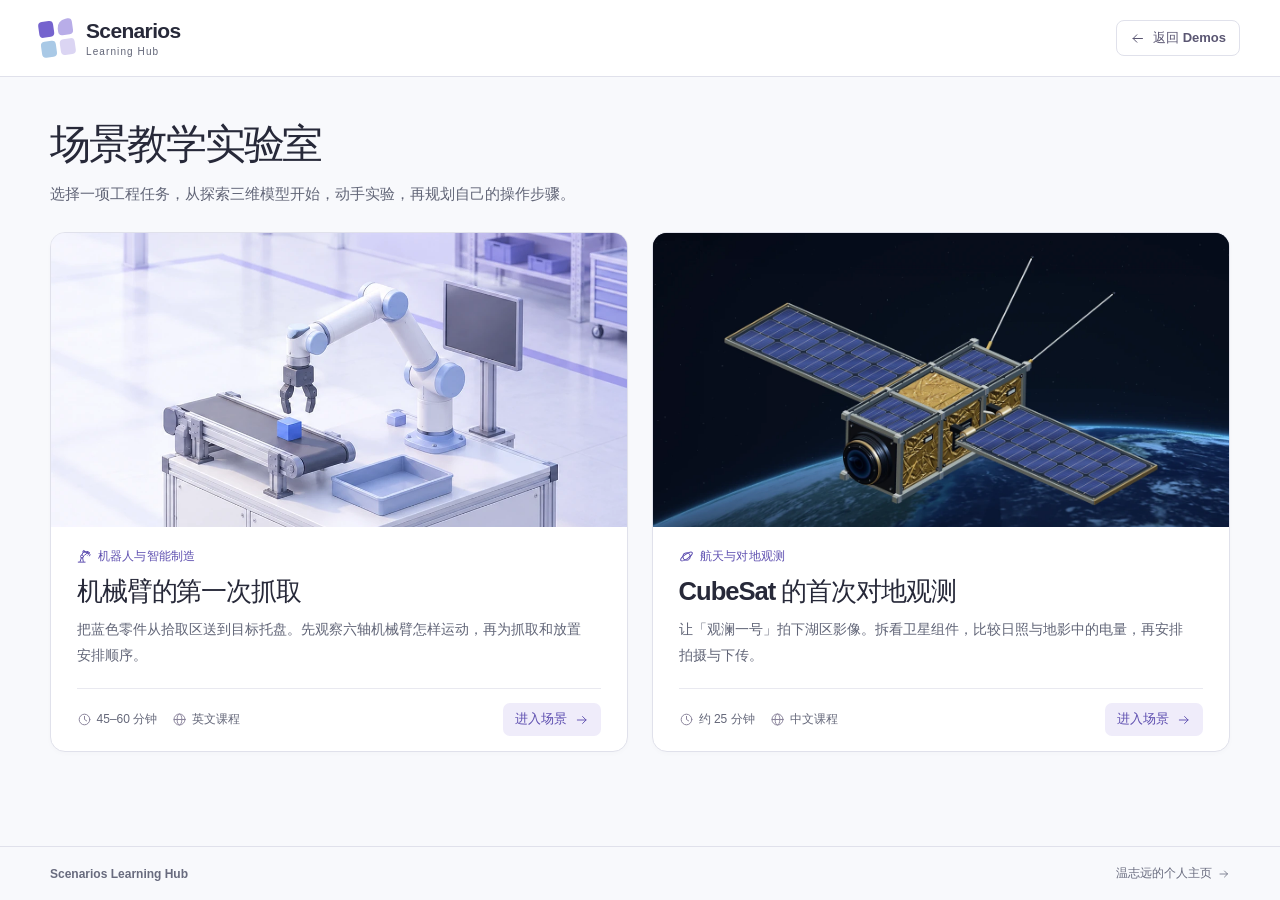
==== index.html @ 2d9f244c "Import the scenarios learning hub and both interactive lessons" ====
<!doctype html>
<html lang="zh-CN">
<head>
<meta charset="utf-8">
<meta name="viewport" content="width=device-width,initial-scale=1">
<meta name="description" content="在 Scenarios Learning Hub 选择机械臂抓取或 CubeSat 对地观测任务，探索三维模型，动手实验并规划操作顺序。">
<title>Scenarios Learning Hub · 场景教学实验室</title>
<style>
:root{color-scheme:light;--ink:#272939;--muted:#616577;--purple:#7563ce;--deep:#5e4fb0;--soft:#efecfa;--line:#e0e1eb;--shell:#f8f9fc;--paper:#fff;font-family:"Avenir Next","PingFang SC","Microsoft YaHei",sans-serif;color:var(--ink);background:var(--shell);font-synthesis:none}
*{box-sizing:border-box}body{margin:0;min-height:100vh;display:flex;flex-direction:column;-webkit-font-smoothing:antialiased}h1,h2,p{margin:0}a{color:inherit;text-decoration:none}a:focus-visible{outline:3px solid #8977dc;outline-offset:5px}svg.icon{width:1em;height:1em;fill:none;stroke:currentColor;stroke-width:1.6;stroke-linecap:round;stroke-linejoin:round;flex:none}.defs{position:absolute;width:0;height:0;overflow:hidden}
header{background:var(--paper);border-bottom:1px solid var(--line)}.header-inner{display:flex;align-items:center;justify-content:space-between;min-height:76px;margin:0 auto;width:min(100% - 80px,1456px)}.brand{display:inline-flex;align-items:center;gap:12px;line-height:1.15}.brand-symbol{width:34px;height:36px;display:grid;grid-template-columns:repeat(2,1fr);gap:4px;transform:rotate(-8deg)}.brand-symbol i{display:block;background:var(--purple);border-radius:4px}.brand-symbol i:nth-child(2){background:#b8ade8;border-radius:9px 4px 4px 4px}.brand-symbol i:nth-child(3){background:#a9c9e6}.brand-symbol i:nth-child(4){background:#dbd5f3}.brand-name{font-size:21px;font-weight:650;letter-spacing:-.65px}.brand-name small{display:block;font-size:10px;letter-spacing:1.1px;margin-top:3px;color:var(--muted);font-weight:500}.back{display:inline-flex;align-items:center;gap:8px;font-size:13px;color:#5a5672;font-weight:550;padding:8px 13px;border:1px solid var(--line);border-radius:8px;background:white}.back .icon{font-size:15px}.back:hover{color:var(--deep);background:#f7f5fe;border-color:#cfc8e8}
main{width:min(100% - 96px,1180px);margin:0 auto;flex:1;padding:clamp(34px,4.5vh,64px) 0 36px}.intro{margin:0 0 25px}.intro h1{font-size:clamp(36px,3.2vw,48px);line-height:1.27;letter-spacing:-.055em;font-weight:680}.intro p{font-size:15px;line-height:1.85;color:var(--muted);margin-top:10px}.cards{display:grid;grid-template-columns:repeat(2,minmax(0,1fr));gap:24px;align-items:stretch}.card{display:flex;flex-direction:column;background:#fff;border:1px solid var(--line);border-radius:15px;overflow:hidden;position:relative;transition:border-color .16s,box-shadow .16s;box-shadow:0 2px 5px #27293905}.card:hover{border-color:#b5a9da;box-shadow:0 5px 18px #45376b0b}.image-link{display:block;position:relative;background:#e6e8f2;aspect-ratio:1.96;overflow:hidden}.satellite .image-link{background:#0c1424}.image-link img{width:100%;height:100%;object-fit:cover;display:block}.copy{padding:21px clamp(19px,2vw,29px) 0;display:flex;flex-direction:column;flex:1}.category{display:flex;gap:6px;align-items:center;color:var(--deep);font-size:12px;letter-spacing:.02em;font-weight:600}.category .icon{width:15px;height:15px}.card h2{font-weight:660;font-size:clamp(22px,2vw,29px);line-height:1.35;letter-spacing:-.04em;margin:9px 0 8px}.summary{max-width:36em;font-size:14px;line-height:1.85;color:var(--muted);margin-bottom:20px}.card-foot{border-top:1px solid #e9e9f0;margin-top:auto;padding:14px 0 15px;min-height:60px;display:flex;align-items:center;justify-content:space-between;gap:10px}.facts{display:flex;align-items:center;gap:15px;flex-wrap:wrap}.fact{font-size:12px;color:#646779;display:inline-flex;align-items:center;gap:5px}.fact .icon{font-size:15px;color:#8b859c}.launch{background:var(--soft);border-radius:7px;padding:7px 12px;color:var(--deep);font-weight:600;font-size:13px;display:inline-flex;align-items:center;gap:8px;line-height:1.45;white-space:nowrap}.launch .icon{font-size:14px}.card:hover .launch{background:var(--purple);color:white}.bottom{border-top:1px solid var(--line);color:#686b7e;font-size:12px}.bottom-inner{width:min(100% - 96px,1180px);margin:auto;display:flex;justify-content:space-between;align-items:center;padding:18px 0;gap:12px}.bottom-inner span:first-child{font-weight:600}.bottom a{display:inline-flex;align-items:center;gap:6px}.bottom a:hover{color:var(--deep);text-decoration:underline}
@media(max-width:1050px){main,.bottom-inner{width:calc(100% - 56px)}.header-inner{width:calc(100% - 52px)}.cards{gap:18px}.facts{gap:9px}.copy{padding:18px 19px 0}.intro{margin-bottom:20px}}
@media(max-width:700px){.header-inner{width:calc(100% - 34px);min-height:64px}.brand-symbol{width:27px;height:29px;gap:3px}.brand-name{font-size:18px}.brand-name small{font-size:9px}.back{font-size:12px}.cards{grid-template-columns:1fr}.intro h1{font-size:32px}.intro p{font-size:14px}main,.bottom-inner{width:calc(100% - 34px)}main{padding-top:25px}.bottom{font-size:11px}}
@media(prefers-reduced-motion:reduce){*{transition:none!important}}
</style>
</head>
<body>
<svg class="defs" aria-hidden="true"><defs>
<symbol id="arrow" viewBox="0 0 24 24"><path d="M4 12h15m-6-6 6 6-6 6"/></symbol>
<symbol id="back" viewBox="0 0 24 24"><path d="M20 12H5m6 6-6-6 6-6"/></symbol>
<symbol id="clock" viewBox="0 0 24 24"><circle cx="12" cy="12" r="8.5"/><path d="M12 7v5l3.4 2.2"/></symbol>
<symbol id="globe" viewBox="0 0 24 24"><circle cx="12" cy="12" r="8.8"/><ellipse cx="12" cy="12" rx="3.8" ry="8.8"/><path d="M3.2 12h17.6"/></symbol>
<symbol id="orbit" viewBox="0 0 24 24"><circle cx="12" cy="12" r="6"/><ellipse cx="12" cy="12" rx="11" ry="3.5" transform="rotate(-35 12 12)"/></symbol>
<symbol id="arm" viewBox="0 0 24 24"><path d="M2 21h11M5 20l2-6m3 6-1-6m3-4 5-4m0-2-4 1M8 9l2-4m1-1 6 2m1 0 3 3-1 2m-2-2-1 1"/><circle cx="8" cy="12" r="2.4"/><circle cx="11" cy="4" r="1.6"/><circle cx="18" cy="6" r="1.5"/></symbol>
</defs></svg>
<header><div class="header-inner"><a href="index.html" class="brand" aria-label="Scenarios Learning Hub 场景目录"><span class="brand-symbol" aria-hidden="true"><i></i><i></i><i></i><i></i></span><span class="brand-name" lang="en">Scenarios<small>Learning Hub</small></span></a><a class="back" href="https://preke.github.io/demo.html#scenarios-learning-hub"><svg class="icon" aria-hidden="true"><use href="#back"/></svg>返回 Demos</a></div></header>
<main>
<div class="intro"><h1>场景教学实验室</h1><p>选择一项工程任务，从探索三维模型开始，动手实验，再规划自己的操作步骤。</p></div>
<div class="cards">
<a class="card robot" href="robot-arm/index.html" aria-labelledby="robot-title" aria-describedby="robot-summary robot-facts">
<div class="image-link"><img src="assets/robot-arm.webp" alt="机械臂的夹爪正对着传送带上的蓝色零件，旁边是目标托盘" width="1080" height="608"></div>
<div class="copy"><div class="category"><svg class="icon" aria-hidden="true"><use href="#arm"/></svg>机器人与智能制造</div><h2 id="robot-title">机械臂的第一次抓取</h2>
<p class="summary" id="robot-summary">把蓝色零件从拾取区送到目标托盘。先观察六轴机械臂怎样运动，再为抓取和放置安排顺序。</p>
<div class="card-foot"><div class="facts" id="robot-facts"><span class="fact"><svg class="icon" aria-hidden="true"><use href="#clock"/></svg>45–60 分钟</span><span class="fact"><svg class="icon" aria-hidden="true"><use href="#globe"/></svg>英文课程</span></div><span class="launch">进入场景<svg class="icon" aria-hidden="true"><use href="#arrow"/></svg></span></div>
</div></a>
<a class="card satellite" href="cubesat/index.html" aria-labelledby="sat-title" aria-describedby="sat-summary sat-facts">
<div class="image-link"><img src="assets/cubesat.webp" alt="展开太阳翼的观澜一号立方星飞过蓝色地球上空" width="1280" height="700"></div>
<div class="copy"><div class="category"><svg class="icon" aria-hidden="true"><use href="#orbit"/></svg>航天与对地观测</div><h2 id="sat-title">CubeSat 的首次对地观测</h2>
<p class="summary" id="sat-summary">让「观澜一号」拍下湖区影像。拆看卫星组件，比较日照与地影中的电量，再安排拍摄与下传。</p>
<div class="card-foot"><div class="facts" id="sat-facts"><span class="fact"><svg class="icon" aria-hidden="true"><use href="#clock"/></svg>约 25 分钟</span><span class="fact"><svg class="icon" aria-hidden="true"><use href="#globe"/></svg>中文课程</span></div><span class="launch">进入场景<svg class="icon" aria-hidden="true"><use href="#arrow"/></svg></span></div>
</div></a>
</div></main>
<footer class="bottom"><div class="bottom-inner"><span lang="en">Scenarios Learning Hub</span><a href="https://preke.github.io/index.html">温志远的个人主页<svg class="icon" aria-hidden="true"><use href="#arrow"/></svg></a></div></footer>
</body></html>
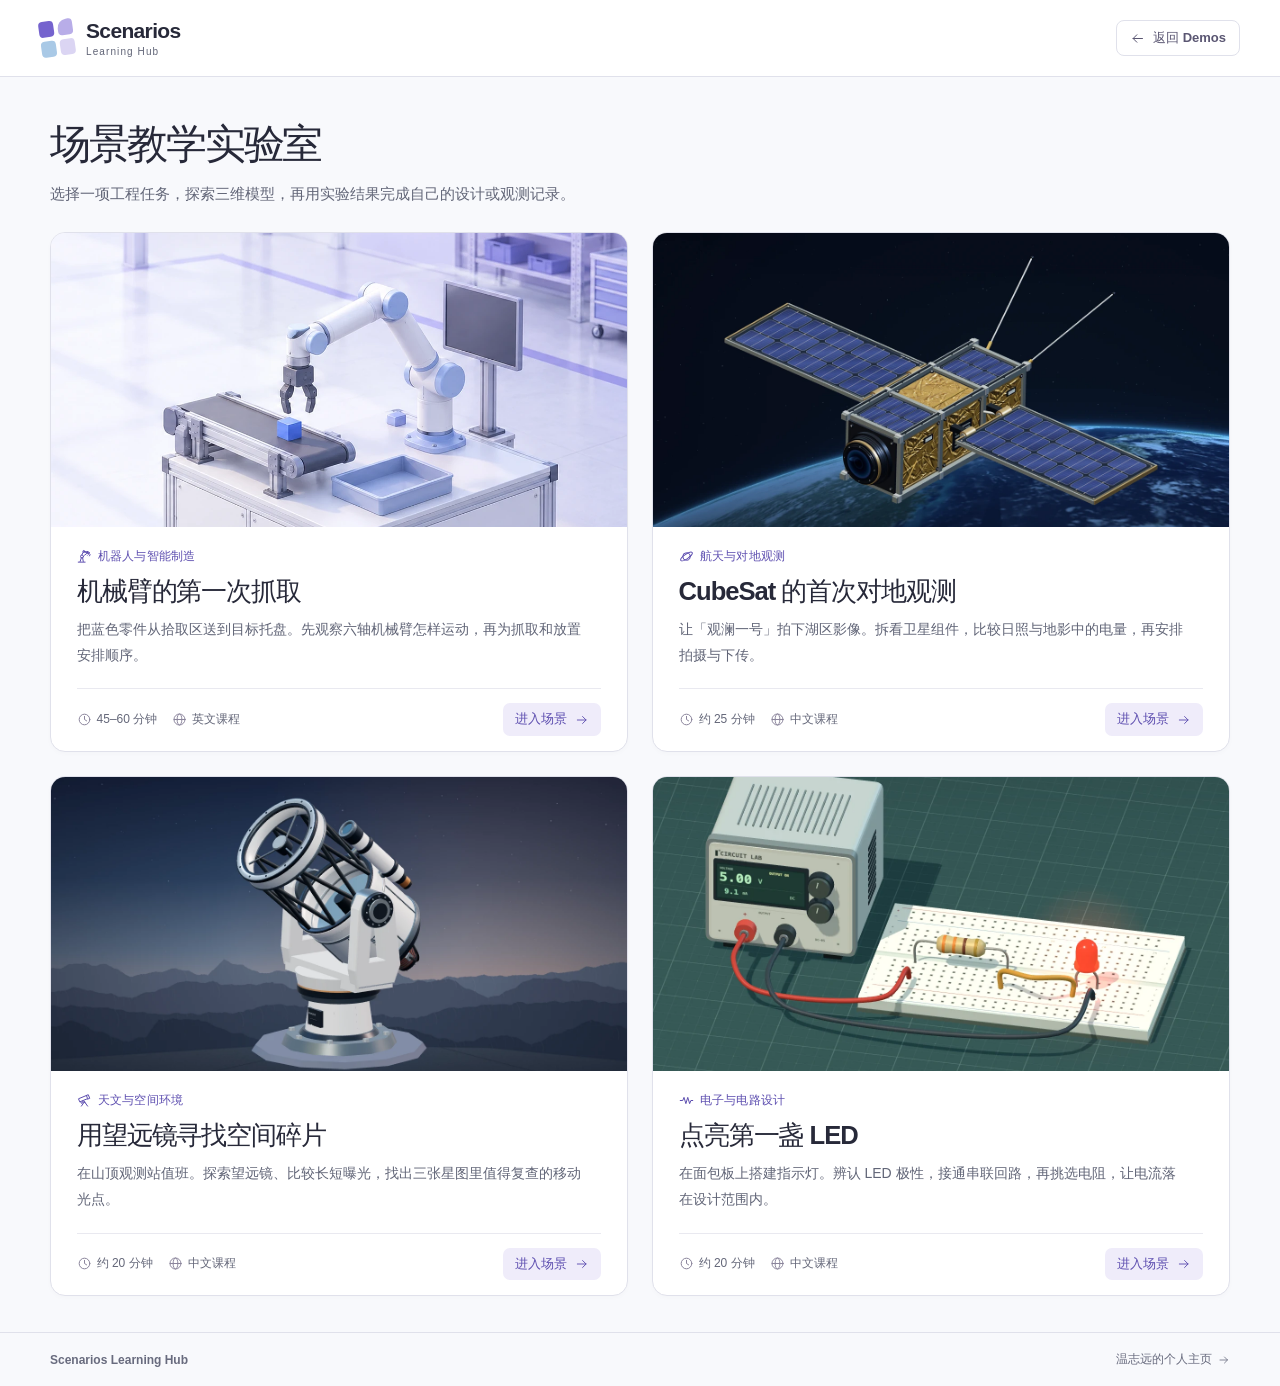
==== commit 6502bf7e: "Add telescope debris observation and LED circuit learning scenarios" ====
--- a/index.html
+++ b/index.html
@@ -3,7 +3,7 @@
 <head>
 <meta charset="utf-8">
 <meta name="viewport" content="width=device-width,initial-scale=1">
-<meta name="description" content="在 Scenarios Learning Hub 选择机械臂抓取或 CubeSat 对地观测任务，探索三维模型，动手实验并规划操作顺序。">
+<meta name="description" content="在 Scenarios Learning Hub 探索机械臂、立方星、天文望远镜和电子电路，动手完成四项工程任务。">
 <title>Scenarios Learning Hub · 场景教学实验室</title>
 <style>
 :root{color-scheme:light;--ink:#272939;--muted:#616577;--purple:#7563ce;--deep:#5e4fb0;--soft:#efecfa;--line:#e0e1eb;--shell:#f8f9fc;--paper:#fff;font-family:"Avenir Next","PingFang SC","Microsoft YaHei",sans-serif;color:var(--ink);background:var(--shell);font-synthesis:none}
@@ -23,10 +23,12 @@
 <symbol id="globe" viewBox="0 0 24 24"><circle cx="12" cy="12" r="8.8"/><ellipse cx="12" cy="12" rx="3.8" ry="8.8"/><path d="M3.2 12h17.6"/></symbol>
 <symbol id="orbit" viewBox="0 0 24 24"><circle cx="12" cy="12" r="6"/><ellipse cx="12" cy="12" rx="11" ry="3.5" transform="rotate(-35 12 12)"/></symbol>
 <symbol id="arm" viewBox="0 0 24 24"><path d="M2 21h11M5 20l2-6m3 6-1-6m3-4 5-4m0-2-4 1M8 9l2-4m1-1 6 2m1 0 3 3-1 2m-2-2-1 1"/><circle cx="8" cy="12" r="2.4"/><circle cx="11" cy="4" r="1.6"/><circle cx="18" cy="6" r="1.5"/></symbol>
+<symbol id="scope" viewBox="0 0 24 24"><path d="m3 9 12-5 2 5-12 5zM15 4l3-1.3 2.4 5.8-3.4 1.3M6 14l1 2.5 3-1.2-1-2.5M11 13l2 3m-1-2-5 7m5-7 5 7"/></symbol>
+<symbol id="resistor" viewBox="0 0 24 24"><path d="M2 12h4l2-5 3 10 3-10 3 10 2-5h3"/></symbol>
 </defs></svg>
 <header><div class="header-inner"><a href="index.html" class="brand" aria-label="Scenarios Learning Hub 场景目录"><span class="brand-symbol" aria-hidden="true"><i></i><i></i><i></i><i></i></span><span class="brand-name" lang="en">Scenarios<small>Learning Hub</small></span></a><a class="back" href="https://preke.github.io/demo.html#scenarios-learning-hub"><svg class="icon" aria-hidden="true"><use href="#back"/></svg>返回 Demos</a></div></header>
 <main>
-<div class="intro"><h1>场景教学实验室</h1><p>选择一项工程任务，从探索三维模型开始，动手实验，再规划自己的操作步骤。</p></div>
+<div class="intro"><h1>场景教学实验室</h1><p>选择一项工程任务，探索三维模型，再用实验结果完成自己的设计或观测记录。</p></div>
 <div class="cards">
 <a class="card robot" href="robot-arm/index.html" aria-labelledby="robot-title" aria-describedby="robot-summary robot-facts">
 <div class="image-link"><img src="assets/robot-arm.webp" alt="机械臂的夹爪正对着传送带上的蓝色零件，旁边是目标托盘" width="1080" height="608"></div>
@@ -40,6 +42,18 @@
 <p class="summary" id="sat-summary">让「观澜一号」拍下湖区影像。拆看卫星组件，比较日照与地影中的电量，再安排拍摄与下传。</p>
 <div class="card-foot"><div class="facts" id="sat-facts"><span class="fact"><svg class="icon" aria-hidden="true"><use href="#clock"/></svg>约 25 分钟</span><span class="fact"><svg class="icon" aria-hidden="true"><use href="#globe"/></svg>中文课程</span></div><span class="launch">进入场景<svg class="icon" aria-hidden="true"><use href="#arrow"/></svg></span></div>
 </div></a>
+<a class="card telescope" href="telescope/index.html" aria-labelledby="telescope-title" aria-describedby="telescope-summary telescope-facts">
+<div class="image-link"><img src="assets/telescope.webp" alt="暮色中的山脊前，叉式架台托起朝向天空的白色望远镜" loading="lazy" width="1280" height="700"></div>
+<div class="copy"><div class="category"><svg class="icon" aria-hidden="true"><use href="#scope"/></svg>天文与空间环境</div><h2 id="telescope-title">用望远镜寻找空间碎片</h2>
+<p class="summary" id="telescope-summary">在山顶观测站值班。探索望远镜、比较长短曝光，找出三张星图里值得复查的移动光点。</p>
+<div class="card-foot"><div class="facts" id="telescope-facts"><span class="fact"><svg class="icon" aria-hidden="true"><use href="#clock"/></svg>约 20 分钟</span><span class="fact"><svg class="icon" aria-hidden="true"><use href="#globe"/></svg>中文课程</span></div><span class="launch">进入场景<svg class="icon" aria-hidden="true"><use href="#arrow"/></svg></span></div>
+</div></a>
+<a class="card circuit" href="circuit/index.html" aria-labelledby="circuit-title" aria-describedby="circuit-summary circuit-facts">
+<div class="image-link"><img src="assets/circuit.webp" alt="电子实验台上的面包板、LED 和限流电阻" loading="lazy" width="1280" height="720"></div>
+<div class="copy"><div class="category"><svg class="icon" aria-hidden="true"><use href="#resistor"/></svg>电子与电路设计</div><h2 id="circuit-title">点亮第一盏 LED</h2>
+<p class="summary" id="circuit-summary">在面包板上搭建指示灯。辨认 LED 极性，接通串联回路，再挑选电阻，让电流落在设计范围内。</p>
+<div class="card-foot"><div class="facts" id="circuit-facts"><span class="fact"><svg class="icon" aria-hidden="true"><use href="#clock"/></svg>约 20 分钟</span><span class="fact"><svg class="icon" aria-hidden="true"><use href="#globe"/></svg>中文课程</span></div><span class="launch">进入场景<svg class="icon" aria-hidden="true"><use href="#arrow"/></svg></span></div>
+</div></a>
 </div></main>
 <footer class="bottom"><div class="bottom-inner"><span lang="en">Scenarios Learning Hub</span><a href="https://preke.github.io/index.html">温志远的个人主页<svg class="icon" aria-hidden="true"><use href="#arrow"/></svg></a></div></footer>
 </body></html>
